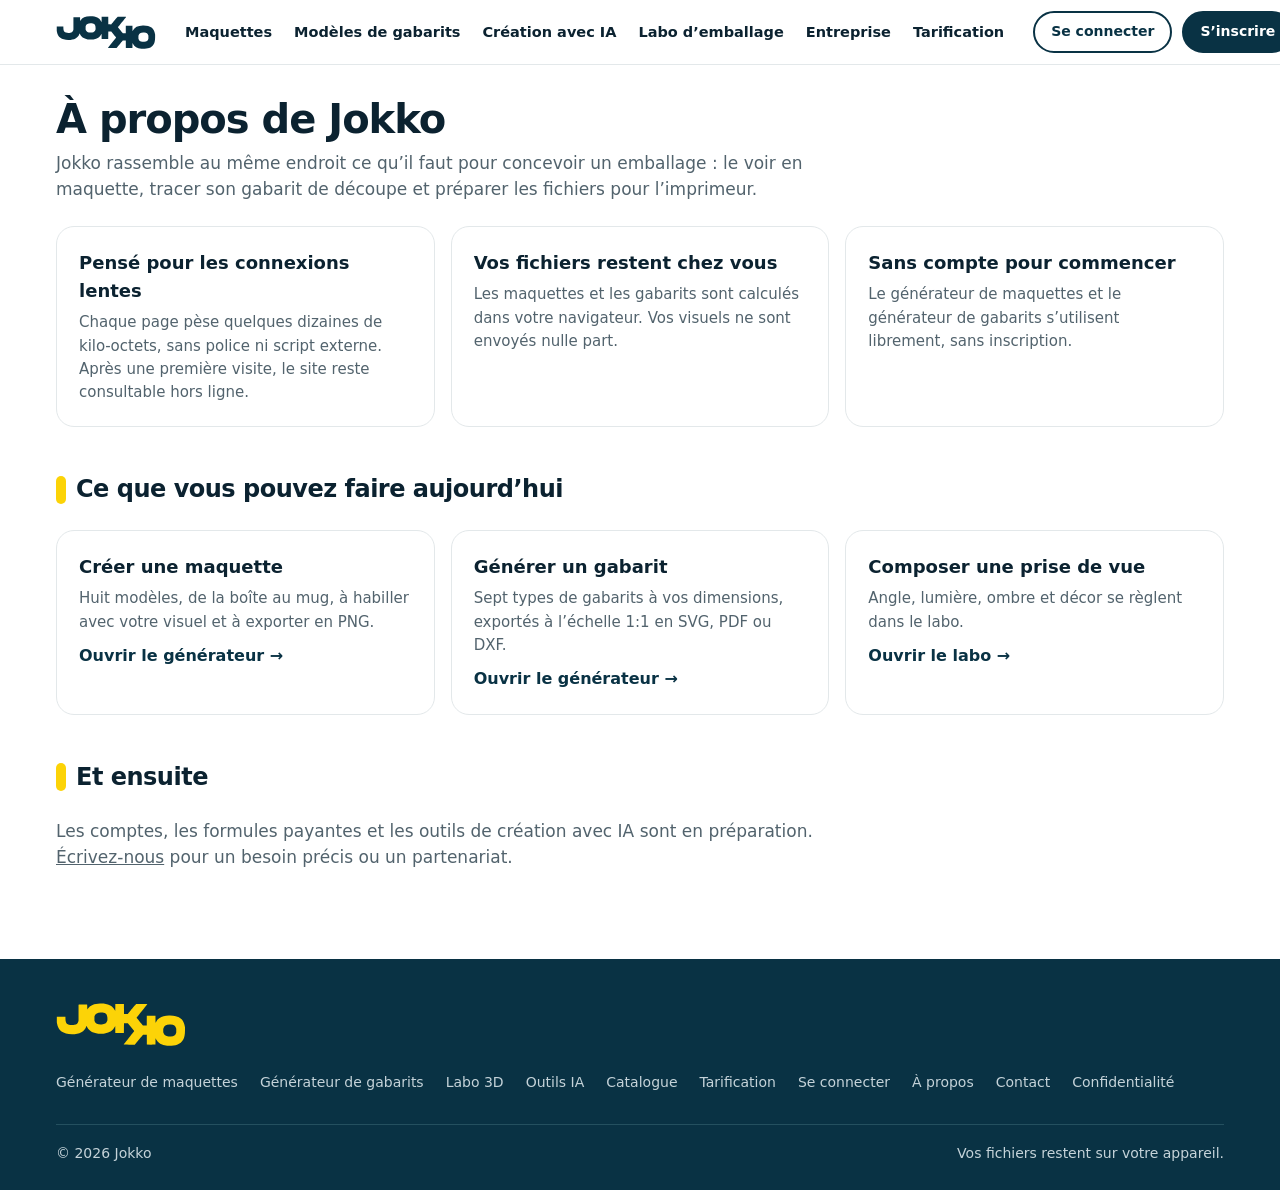
==== a-propos.html @ 394ecec0 "Jokko: site statique (accueil, outils de maquettes et de gabarits, pages) Co-Authored-By: Claude Fab" ====
<!doctype html>
<html lang="fr">
<head>
<meta charset="utf-8">
<meta name="viewport" content="width=device-width,initial-scale=1">
<title>À propos – Jokko</title>
<meta name="description" content="Jokko réunit maquettes, gabarits de découpe et outils de création pour concevoir des emballages, même avec une connexion lente.">
<meta name="theme-color" content="#FCD307">
<link rel="icon" href="data:image/svg+xml,%3Csvg xmlns='http://www.w3.org/2000/svg' viewBox='0 0 200 200'%3E%3Crect width='200' height='200' rx='36' fill='%23FCD307'/%3E%3Cpath fill='%23093244' d='M41 34h22v27h10l21-27h29L93 74l28 39h10V33h22v133h-22v-28h-10l-21 28H72l29-40-28-39H63v79H41z'/%3E%3C/svg%3E">
<link rel="stylesheet" href="app.css">
</head>
<body>
<a class="sk" href="#contenu">Aller au contenu</a>
<svg width="0" height="0" style="position:absolute" aria-hidden="true"><symbol id="jk" viewBox="-1 -1 360 120"><path fill="currentColor" fill-rule="evenodd" d="M307.8 118C292.2 116.4 282.2 110.5 276.8 99.9L275.7 97.6L275.5 98.1C275.4 98.4 275.3 102.3 275.3 106.7C275.3 111.4 275.2 114.9 275.1 115C274.9 115.2 270 115.2 263 115.2L251.1 115.1L251.1 101.4L251 87.8L245.7 87.8L240.3 87.8L239.3 88.9C235.4 93.7 219 113.6 218.3 114.3L217.4 115.3L201.8 115.2C192.7 115.2 186.2 115.2 186.1 115C186.1 114.9 191.9 107.4 199.1 98.5C206.2 89.5 213 81 214.1 79.7L216 77.2L215.8 76.8C215.6 76.6 211.6 71.7 206.8 65.9L198.1 55.4L197.2 55.3C196.8 55.2 194.3 55.2 191.9 55.2L187.4 55.4L187.2 69L187.1 82.6L175.1 82.6L163.1 82.6L163 72.9L162.9 63.1L161.8 65.3C156.6 76 147.8 81.8 133.4 84L129.9 84.6L123 84.6L116.1 84.6L112.5 84C97.5 81.7 88.2 75.2 83.5 63.9C82.9 62.5 82.7 62.6 82.1 64.3C77.5 78.5 63.5 86.1 42.1 86.1C17 86 3.6 76.3 0.3 55.7L-0.1 52.9L-0.1 45L-0.1 37.1L11.9 37.1L23.9 37.1L24 42.9C24.4 56.5 28.5 60.5 42.3 60.5L46.4 60.5L49 60C55.4 58.7 59 55.5 60.1 49.8L60.5 48L60.5 26L60.5 4.1L60.8 3.8C61.2 3.4 84.4 3.4 84.6 3.7C84.7 3.9 84.8 6.4 84.8 9.3C84.8 12.2 84.9 15.1 85 15.8L85.1 17.1L86.3 15.3C93 5.2 103.8 0.5 120.9 0.1C142 -0.4 155.1 5.6 161.4 18.8C162.1 20.1 162.7 21.2 162.8 21.2C162.9 21.2 163 16.9 163.1 11.7L163.1 2.1L175.2 2.1L187.2 2L187.3 15.7L187.4 29.4L192.7 29.4L197.9 29.5L198.9 28.3C199.4 27.7 202.3 24.2 205.3 20.6C208.2 17 212.8 11.5 215.5 8.2C218.2 5 220.5 2.3 220.6 2.2C221 1.9 252.2 2 252.2 2.2C252.2 2.4 245.5 10.9 237.4 21.1C229.2 31.4 222.5 39.9 222.5 40.1C222.6 40.4 232.5 52.5 238.9 60.1L240.4 61.9L245.6 61.9L250.9 61.9L250.9 48.2L251 34.5L251.4 34.5C253.6 34.4 275.1 34.5 275.2 34.6C275.2 34.6 275.2 38.6 275.3 43.5C275.3 48.4 275.4 52.8 275.5 53.3L275.7 54.1L276.8 51.9C282.9 40 294.6 34.1 313 33.6C339.6 32.9 354 43 357.2 64.6L357.6 67.6L357.6 75.9C357.6 98.3 351.4 109.4 335.5 115.2C329.1 117.6 316.3 118.9 307.8 118ZM318.3 92.5C326.9 91.7 331.1 88.7 332.8 82.4L333.2 80.4L333.2 75.9L333.2 71.3L332.8 69.4C331.1 63 326.9 60.1 318 59.3C306.5 58.2 299.2 62 297.3 69.9L296.9 71.9L296.9 76.1L296.9 80.4L297.5 82.3C299.2 88.7 303.4 91.7 311.6 92.5C314.5 92.8 315.6 92.8 318.3 92.5ZM128.5 58.6C135.4 57.6 139.1 54.6 140.6 48.8L141.1 47.1L141.1 42.5C141.1 31.5 137.7 27.3 127.5 25.8C116 24.2 107.7 27.8 105.3 35.4L104.9 36.9L104.9 42.4L104.9 47.9L105.5 49.8C108 57.2 116.6 60.5 128.5 58.6Z"/></symbol></svg>
<header>
<div class="w hd">
  <a class="logo" href="index.html"><svg role="img" aria-label="Jokko, accueil"><use href="#jk"/></svg></a>
  <input type="checkbox" id="m" aria-label="Ouvrir le menu">
  <label class="mb" for="m" aria-hidden="true"><svg viewBox="0 0 24 24" fill="none" stroke="currentColor" stroke-width="2.4" stroke-linecap="round"><path d="M4 7h16M4 12h16M4 17h16"/></svg></label>
  <nav aria-label="Navigation principale"><a href="maquettes.html">Maquettes</a><a href="gabarits.html">Modèles de gabarits</a><a href="ia.html">Création avec IA</a><a href="labo.html">Labo d’emballage</a><a href="index.html#entreprise">Entreprise</a><a href="tarifs.html">Tarification</a></nav>
  <div class="act">
    <span class="lg">Français</span>
    <a class="b o s" href="connexion.html">Se connecter</a>
    <a class="b s" href="connexion.html#inscription">S’inscrire</a>
  </div>
</div>
</header>
<main id="contenu" class="w pg">
<h1>À propos de Jokko</h1>
<p class="lead">Jokko rassemble au même endroit ce qu’il faut pour concevoir un emballage : le voir en maquette, tracer son gabarit de découpe et préparer les fichiers pour l’imprimeur.</p>
<div class="k">
  <div><h3>Pensé pour les connexions lentes</h3><p>Chaque page pèse quelques dizaines de kilo‑octets, sans police ni script externe. Après une première visite, le site reste consultable hors ligne.</p></div>
  <div><h3>Vos fichiers restent chez vous</h3><p>Les maquettes et les gabarits sont calculés dans votre navigateur. Vos visuels ne sont envoyés nulle part.</p></div>
  <div><h3>Sans compte pour commencer</h3><p>Le générateur de maquettes et le générateur de gabarits s’utilisent librement, sans inscription.</p></div>
</div>
<div class="sec"><h2>Ce que vous pouvez faire aujourd’hui</h2>
<div class="k">
  <div><h3>Créer une maquette</h3><p>Huit modèles, de la boîte au mug, à habiller avec votre visuel et à exporter en PNG.</p><a class="lk" href="maquettes.html">Ouvrir le générateur →</a></div>
  <div><h3>Générer un gabarit</h3><p>Sept types de gabarits à vos dimensions, exportés à l’échelle 1:1 en SVG, PDF ou DXF.</p><a class="lk" href="gabarits.html">Ouvrir le générateur →</a></div>
  <div><h3>Composer une prise de vue</h3><p>Angle, lumière, ombre et décor se règlent dans le labo.</p><a class="lk" href="labo.html">Ouvrir le labo →</a></div>
</div></div>
<div class="sec"><h2>Et ensuite</h2>
<p class="lead">Les comptes, les formules payantes et les outils de création avec IA sont en préparation. <a href="contact.html" style="text-decoration:underline">Écrivez‑nous</a> pour un besoin précis ou un partenariat.</p></div>
</main>
<footer>
<div class="w">
  <a class="logo" href="index.html"><svg role="img" aria-label="Jokko"><use href="#jk"/></svg></a>
  <div class="fx"><a href="maquettes.html">Générateur de maquettes</a><a href="gabarits.html">Générateur de gabarits</a><a href="labo.html">Labo 3D</a><a href="ia.html">Outils IA</a><a href="modeles.html">Catalogue</a><a href="tarifs.html">Tarification</a><a href="connexion.html">Se connecter</a><a href="a-propos.html">À propos</a><a href="contact.html">Contact</a><a href="confidentialite.html">Confidentialité</a></div>
  <div class="cp"><span>© 2026 Jokko</span><span>Vos fichiers restent sur votre appareil.</span></div>
</div>
</footer>
<script>if('serviceWorker'in navigator&&location.protocol==='https:')addEventListener('load',function(){navigator.serviceWorker.register('sw.js')});</script>
</body>
</html>
---- app.css ----
/* ===== Couleurs de marque : modifier uniquement ce bloc ===== */
:root{
  --brand:#093244;        /* bleu nuit du logo (boutons, liens) */
  --brand-dark:#051F2B;   /* survol */
  --accent:#FCD307;       /* jaune du logo */
  --tint:#FFF6C2;         /* jaune clair */
  --tint-2:#E8F0F3;       /* bleu clair */
  --ink:#0B2230;          /* texte */
  --muted:#52636D;        /* texte secondaire */
  --line:#E3E8EA;         /* bordures */
  --bg:#fff;
  --dark:#093244;         /* pied de page */
}
*{box-sizing:border-box}
html{scroll-behavior:smooth;-webkit-text-size-adjust:100%}
body{margin:0;background:var(--bg);color:var(--ink);font:16px/1.55 system-ui,-apple-system,"Segoe UI",Roboto,"Helvetica Neue",Arial,sans-serif}
a{color:inherit;text-decoration:none}
h1,h2,h3,p{margin:0}
ul{margin:0;padding:0;list-style:none}
svg{display:block}
.w{max-width:1200px;margin:0 auto;padding:0 16px}
.i{fill:var(--f,#fff);stroke:currentColor;stroke-width:2.5;stroke-linejoin:round;stroke-linecap:round}
:focus-visible{outline:3px solid var(--ink);outline-offset:3px;box-shadow:0 0 0 3px #fff}
footer :focus-visible{outline-color:var(--accent);box-shadow:none}
.sk{position:absolute;left:-999px}.sk:focus{left:8px;top:8px;background:#fff;padding:8px 12px;z-index:9}

/* boutons */
.b{display:inline-block;white-space:nowrap;padding:12px 22px;border-radius:999px;font-weight:650;border:2px solid var(--brand);background:var(--brand);color:#fff;transition:background .15s}
.b:hover{background:var(--brand-dark);border-color:var(--brand-dark)}
.b.o{background:transparent;color:var(--brand)}
.b.o:hover{background:var(--tint-2)}
.b.s{padding:8px 16px;font-size:14px}

/* en-tête */
header{position:sticky;top:0;z-index:5;background:rgba(255,255,255,.96);border-bottom:1px solid var(--line)}
.hd{display:flex;align-items:center;gap:20px;height:64px}
.logo{display:flex;align-items:center;color:var(--brand)}
.logo svg{width:100px;height:33px}
nav{display:flex;gap:4px;margin-right:auto}
nav a{white-space:nowrap;padding:8px 9px;border-radius:8px;font-size:14.5px;font-weight:550}
nav a:hover{background:var(--tint)}
.act{display:flex;align-items:center;gap:10px}
.lg{font-size:14px;color:var(--muted)}
#m,.mb{display:none}

/* hero */
.hero{background:var(--accent);padding:56px 0 48px;text-align:center}
h1{font-size:clamp(30px,5vw,54px);line-height:1.12;letter-spacing:-1px;max-width:900px;margin:0 auto 12px}
h1 em,.cta i{font-style:normal;background:var(--brand);color:var(--accent);padding:0 .18em;border-radius:.18em;-webkit-box-decoration-break:clone;box-decoration-break:clone}
.sub{color:var(--ink);font-size:18px;max-width:640px;margin:0 auto 32px}
.h3{display:grid;grid-template-columns:repeat(3,1fr);gap:18px;text-align:left}
.hc{position:relative;display:block;border-radius:22px;padding:24px;min-height:210px;overflow:hidden;border:0;background:#fff;transition:transform .15s,box-shadow .15s}
.hc:hover,.c:hover{transform:translateY(-3px);box-shadow:0 10px 24px rgba(9,50,68,.16)}
.hc b{display:block;font-size:22px;line-height:1.2;max-width:60%}
.hc span{display:inline-block;margin-top:10px;color:var(--brand);font-weight:650;font-size:15px}
.hc svg{position:absolute;right:14px;bottom:10px;width:120px;height:120px;color:var(--brand)}

/* sections */
section{padding:48px 0;content-visibility:auto;contain-intrinsic-size:auto 600px}
h2{font-size:clamp(24px,3.2vw,34px);letter-spacing:-.5px;margin-bottom:22px;display:flex;align-items:center;gap:10px}
h2:before{content:"";flex:none;width:10px;height:28px;border-radius:5px;background:var(--accent)}
.g{display:grid;grid-template-columns:repeat(8,minmax(0,1fr));gap:14px}
.c{display:block;border:1px solid var(--line);border-radius:16px;padding:14px 14px 12px;background:#fff;transition:transform .15s,box-shadow .15s}
.c svg{width:100%;height:84px;color:var(--ink);--f:var(--tint);margin-bottom:8px}
.c b{display:block;font-size:15px;line-height:1.25}
.c small{color:var(--muted);font-size:13px}
.more{margin-top:22px;text-align:center}

/* outils */
.t{display:grid;grid-template-columns:1fr 1fr;gap:36px;align-items:center;padding:26px 0}
.t:nth-of-type(even) .tv{order:2}
.tv{border-radius:24px;background:var(--tint);min-height:240px;display:flex;align-items:center;justify-content:center;gap:10px;padding:20px}
.t:nth-of-type(even) .tv{background:var(--tint-2)}
.tv svg{width:118px;height:118px;color:var(--brand)}
.tv svg+svg{width:80px;height:80px;color:var(--ink);--f:var(--accent)}
.t h3{font-size:clamp(21px,2.4vw,28px);line-height:1.2;margin-bottom:10px}
.t p{color:var(--muted);margin-bottom:10px}
.t .r{display:flex;flex-wrap:wrap;gap:10px;margin-top:16px}
.ch{display:flex;flex-wrap:wrap;gap:10px}
.ch a{padding:9px 15px;border:1px solid var(--line);border-radius:999px;font-size:14.5px;font-weight:550;background:#fff}
.ch a:hover{border-color:var(--brand);color:var(--brand)}
.ch .ai{background:var(--tint-2);border-color:var(--accent)}
.alt{background:#F5F8F9}
.k{display:grid;grid-template-columns:repeat(auto-fit,minmax(240px,1fr));gap:16px}
.k>*{border:1px solid var(--line);border-radius:18px;padding:22px;background:#fff}
.k h3{font-size:18px;margin-bottom:6px}
.k p{color:var(--muted);font-size:15px}
.k a.lk{display:inline-block;margin-top:10px;color:var(--brand);font-weight:650}

/* appel à l'action */
.cta{margin:0 16px}
.cta>div{max-width:1168px;margin:0 auto;border-radius:28px;background:var(--accent);color:var(--ink);text-align:center;padding:56px 20px}
.cta h2{display:block;line-height:1.3;font-size:clamp(26px,4.4vw,46px);text-transform:uppercase;margin-bottom:22px}
.cta h2:before{display:none}

/* pied de page */
footer{background:var(--dark);color:#C5D3D9;margin-top:56px;padding:44px 0 26px;font-size:14px;content-visibility:auto;contain-intrinsic-size:auto 700px}
footer .logo{color:var(--accent);margin-bottom:26px}
footer .logo svg{width:130px;height:43px}
.f{display:grid;grid-template-columns:repeat(6,1fr);gap:22px}
.f b{display:block;color:#fff;margin-bottom:10px;font-size:15px}
.f a{display:block;padding:4px 0}
.f a:hover,.cp a:hover{color:var(--accent)}
.cp{border-top:1px solid #24505F;margin-top:30px;padding-top:18px;display:flex;flex-wrap:wrap;gap:8px 20px;justify-content:space-between}

@media(max-width:1100px){.g{grid-template-columns:repeat(auto-fill,minmax(138px,1fr))}}
@media(max-width:1300px){.lg{display:none}}
@media(max-width:1180px){
  .hd{flex-wrap:wrap;height:auto;min-height:64px;gap:0 20px}
  .logo{height:64px}
  #m{display:block;position:absolute;opacity:0;width:1px;height:1px}
  #m:focus-visible+.mb{outline:3px solid var(--ink)}
  .mb{display:block;margin-left:auto;padding:8px;cursor:pointer;border-radius:8px}
  .mb svg{width:26px;height:26px}
  nav,.act{display:none}
  #m:checked~nav,#m:checked~.act{display:flex;flex:0 0 100%}
  #m:checked~nav{flex-direction:column;border-top:1px solid var(--line);padding:6px 0}
  #m:checked~nav a{padding:12px 8px;font-size:16px}
  #m:checked~.act{padding:6px 0 16px}
  .f{grid-template-columns:repeat(3,1fr)}
}
@media(max-width:760px){
  .hero{padding:36px 0 24px}
  .sub{font-size:16px;margin-bottom:22px}
  .h3{grid-template-columns:1fr;gap:12px}
  .hc{min-height:132px;padding:18px}
  .hc svg{width:92px;height:92px}
  section{padding:34px 0}
  .g{display:flex;overflow-x:auto;scroll-snap-type:x mandatory;margin:0 -16px;padding:0 16px 8px;scrollbar-width:none}
  .g::-webkit-scrollbar{display:none}
  .g .c{flex:0 0 136px;scroll-snap-align:start}
  .t{grid-template-columns:1fr;gap:16px;padding:18px 0}
  .t:nth-of-type(even) .tv{order:0}
  .tv{min-height:160px}
  .tv svg{width:86px;height:86px}
  .tv svg+svg{width:60px;height:60px}
  .f{grid-template-columns:repeat(2,1fr)}
  .cta>div{padding:40px 16px}
}
@media(prefers-reduced-motion:reduce){html{scroll-behavior:auto}*{transition:none!important}}

/* ===== pages intérieures ===== */
button{font:inherit;color:inherit}
.b{cursor:pointer}
[hidden]{display:none!important}
nav a[aria-current]{background:var(--tint)}
.pg{padding:32px 16px 24px}
.pg h1{font-size:clamp(26px,4vw,40px);text-align:left;max-width:none;margin:0 0 8px}
.lead{color:var(--muted);max-width:760px;margin-bottom:24px;font-size:17px}
.note{font-size:13.5px;color:var(--muted);margin-top:10px}
.badge{display:inline-block;background:var(--accent);padding:2px 10px;border-radius:999px;font-size:12.5px;font-weight:700}
.tool{display:grid;grid-template-columns:330px minmax(0,1fr);gap:20px;align-items:start}
.pn{border:1px solid var(--line);border-radius:18px;padding:6px 18px 18px;background:#fff}
.st{border:1px solid var(--line);border-radius:18px;overflow:hidden;background:#F5F8F9;position:sticky;top:80px}
.st canvas{display:block;width:100%;height:auto;touch-action:none;cursor:grab}
.st canvas.tr{background:repeating-conic-gradient(#e6eaec 0 25%,#fff 0 50%) 0 0/24px 24px}
.st .bar{display:flex;flex-wrap:wrap;gap:10px;align-items:center;padding:12px 14px;border-top:1px solid var(--line);background:#fff}
.st .bar .note{margin:0 auto 0 0}
#pv{padding:18px}#pv svg{width:100%;height:auto;max-height:68vh}
.fl{display:block;font-size:14px;font-weight:650;margin:14px 0 5px}
input[type=number],input[type=text],input[type=email],input[type=password],select{width:100%;padding:10px 12px;border:1.5px solid var(--line);border-radius:10px;font:inherit;color:inherit;background:#fff}
input[type=file]{width:100%;font-size:14px}
input[type=range]{width:100%;accent-color:var(--brand)}
input[type=color]{width:100%;height:40px;padding:2px;border:1.5px solid var(--line);border-radius:10px;background:#fff}
.r2{display:grid;grid-template-columns:1fr 1fr;gap:10px}.r3{display:grid;grid-template-columns:repeat(3,1fr);gap:10px}.r4{display:grid;grid-template-columns:repeat(4,1fr);gap:8px}
.seg{display:grid;grid-template-columns:1fr 1fr;gap:8px}
.seg button{padding:10px;border:1.5px solid var(--line);border-radius:12px;background:#fff;font-weight:600;cursor:pointer}
.seg .on{border-color:var(--brand);background:var(--tint)}
.er{color:#B00020;font-size:14px;min-height:1em}
.pl{display:grid;grid-template-columns:repeat(4,1fr);gap:16px;align-items:stretch}
.pl>div{border:1px solid var(--line);border-radius:20px;padding:22px;background:#fff;display:flex;flex-direction:column}
.pl .hot{border:2px solid var(--brand);background:var(--tint)}
.pl h2{display:block;font-size:20px;margin:0 0 4px}.pl h2:before{display:none}
.pr{font-size:28px;font-weight:800;margin:10px 0 2px}
.pl ul{margin:14px 0 20px;flex:1}
.pl li{padding:5px 0 5px 24px;position:relative;font-size:15px}
.pl li:before{content:"✓";position:absolute;left:0;font-weight:800;color:var(--brand)}
.pl li.soon{color:var(--muted)}.pl li.soon:before{content:"…"}
.pl .b{text-align:center}
details{border-bottom:1px solid var(--line);padding:14px 0}
summary{font-weight:650;cursor:pointer}
details p{color:var(--muted);margin-top:8px}
.sec{margin-top:44px}.sec h2{font-size:24px}
.au{max-width:430px;margin:0 auto}
.au .pn{padding:10px 22px 24px}
.tabs{display:grid;grid-template-columns:1fr 1fr;gap:6px;background:var(--tint-2);padding:5px;border-radius:999px;margin:16px 0 6px}
.tabs button{border:0;background:none;padding:9px;border-radius:999px;font-weight:650;cursor:pointer}
.tabs .on{background:#fff;box-shadow:0 1px 3px rgba(0,0,0,.12)}
.au .b{width:100%;margin-top:18px;text-align:center}
.msg{margin-top:14px;padding:12px 14px;border-radius:12px;background:var(--tint);font-size:14.5px}
.fx{display:flex;flex-wrap:wrap;gap:8px 22px;margin-bottom:20px}
.fx a:hover{color:var(--accent)}
footer{margin-top:40px}
@media(max-width:1000px){.pl{grid-template-columns:1fr 1fr}}
@media(max-width:860px){.tool{grid-template-columns:1fr}.st{position:static;order:-1}}
@media(max-width:560px){.pl{grid-template-columns:1fr}.pg{padding-top:22px}}
textarea{width:100%;padding:10px 12px;border:1.5px solid var(--line);border-radius:10px;font:inherit;color:inherit;background:#fff;resize:vertical}
.sec h2 .badge{font-size:13px;vertical-align:middle}
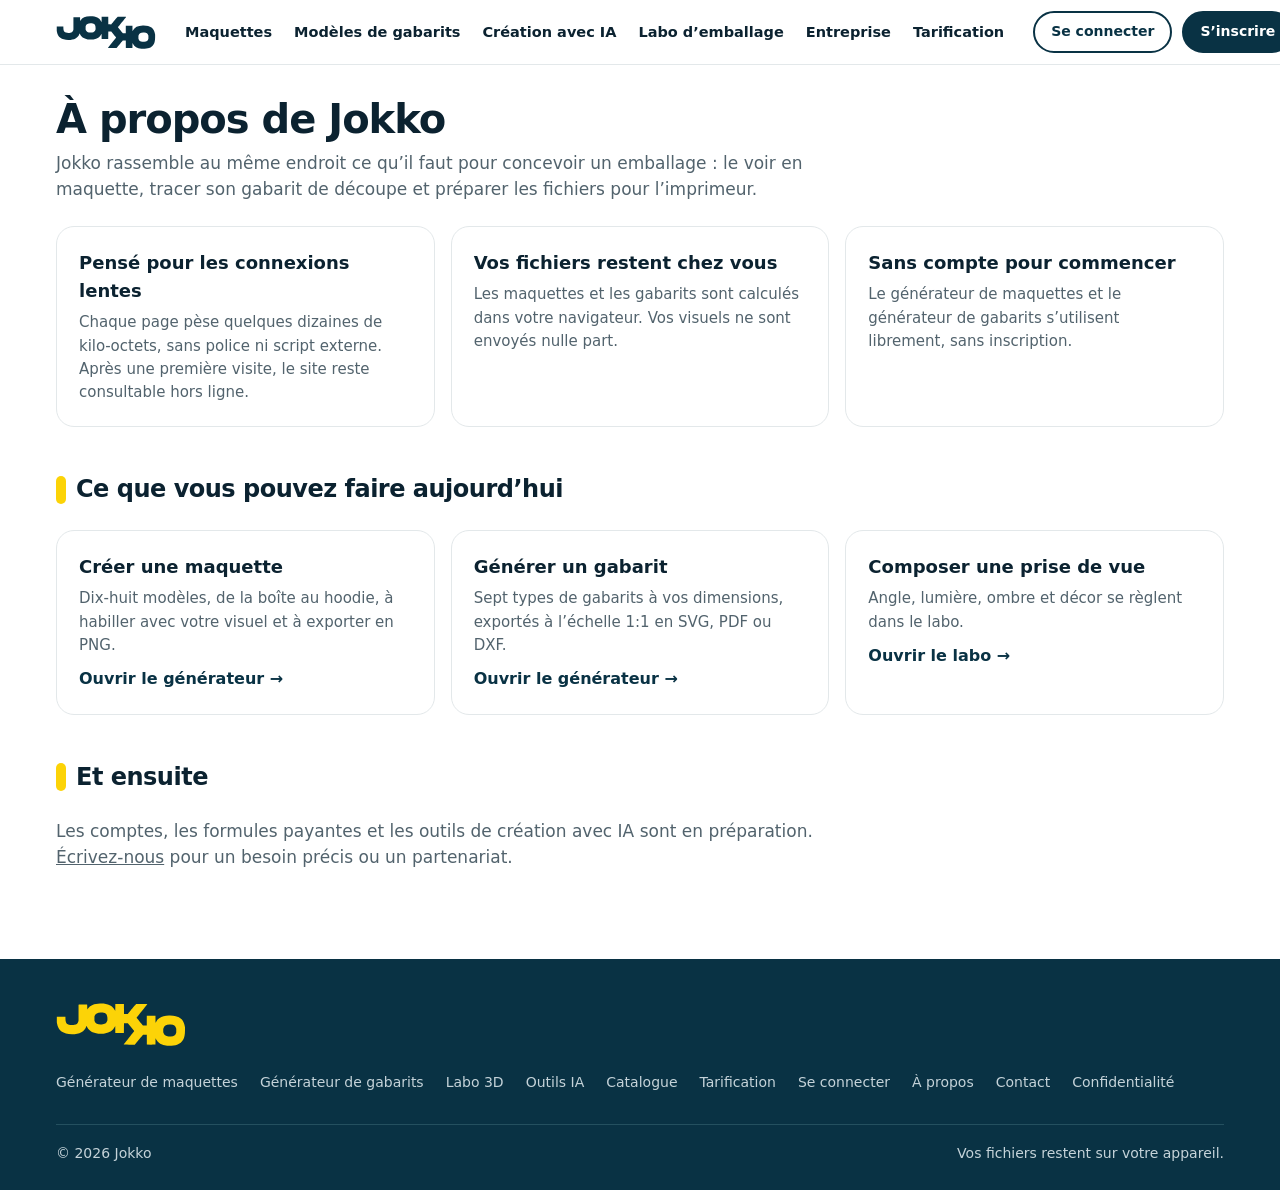
==== commit cb46445b: "Photos produit, carrousels sur l'accueil et dix nouveaux modèles de maquettes Co-Authored-By: Claude" ====
--- a/a-propos.html
+++ b/a-propos.html
@@ -35,7 +35,7 @@
 </div>
 <div class="sec"><h2>Ce que vous pouvez faire aujourd’hui</h2>
 <div class="k">
-  <div><h3>Créer une maquette</h3><p>Huit modèles, de la boîte au mug, à habiller avec votre visuel et à exporter en PNG.</p><a class="lk" href="maquettes.html">Ouvrir le générateur →</a></div>
+  <div><h3>Créer une maquette</h3><p>Dix‑huit modèles, de la boîte au hoodie, à habiller avec votre visuel et à exporter en PNG.</p><a class="lk" href="maquettes.html">Ouvrir le générateur →</a></div>
   <div><h3>Générer un gabarit</h3><p>Sept types de gabarits à vos dimensions, exportés à l’échelle 1:1 en SVG, PDF ou DXF.</p><a class="lk" href="gabarits.html">Ouvrir le générateur →</a></div>
   <div><h3>Composer une prise de vue</h3><p>Angle, lumière, ombre et décor se règlent dans le labo.</p><a class="lk" href="labo.html">Ouvrir le labo →</a></div>
 </div></div>
--- a/app.css
+++ b/app.css
@@ -163,8 +163,8 @@
 input[type=range]{width:100%;accent-color:var(--brand)}
 input[type=color]{width:100%;height:40px;padding:2px;border:1.5px solid var(--line);border-radius:10px;background:#fff}
 .r2{display:grid;grid-template-columns:1fr 1fr;gap:10px}.r3{display:grid;grid-template-columns:repeat(3,1fr);gap:10px}.r4{display:grid;grid-template-columns:repeat(4,1fr);gap:8px}
-.seg{display:grid;grid-template-columns:1fr 1fr;gap:8px}
-.seg button{padding:10px;border:1.5px solid var(--line);border-radius:12px;background:#fff;font-weight:600;cursor:pointer}
+.seg{display:grid;grid-template-columns:repeat(3,1fr);gap:6px}
+.seg button{font-size:13px;line-height:1.2;padding:9px 4px;border:1.5px solid var(--line);border-radius:12px;background:#fff;font-weight:600;cursor:pointer}
 .seg .on{border-color:var(--brand);background:var(--tint)}
 .er{color:#B00020;font-size:14px;min-height:1em}
 .pl{display:grid;grid-template-columns:repeat(4,1fr);gap:16px;align-items:stretch}
@@ -196,3 +196,4 @@
 @media(max-width:560px){.pl{grid-template-columns:1fr}.pg{padding-top:22px}}
 textarea{width:100%;padding:10px 12px;border:1.5px solid var(--line);border-radius:10px;font:inherit;color:inherit;background:#fff;resize:vertical}
 .sec h2 .badge{font-size:13px;vertical-align:middle}
+.c img{display:block;width:100%;height:auto;aspect-ratio:1;border-radius:10px;background:var(--tint);margin-bottom:8px}
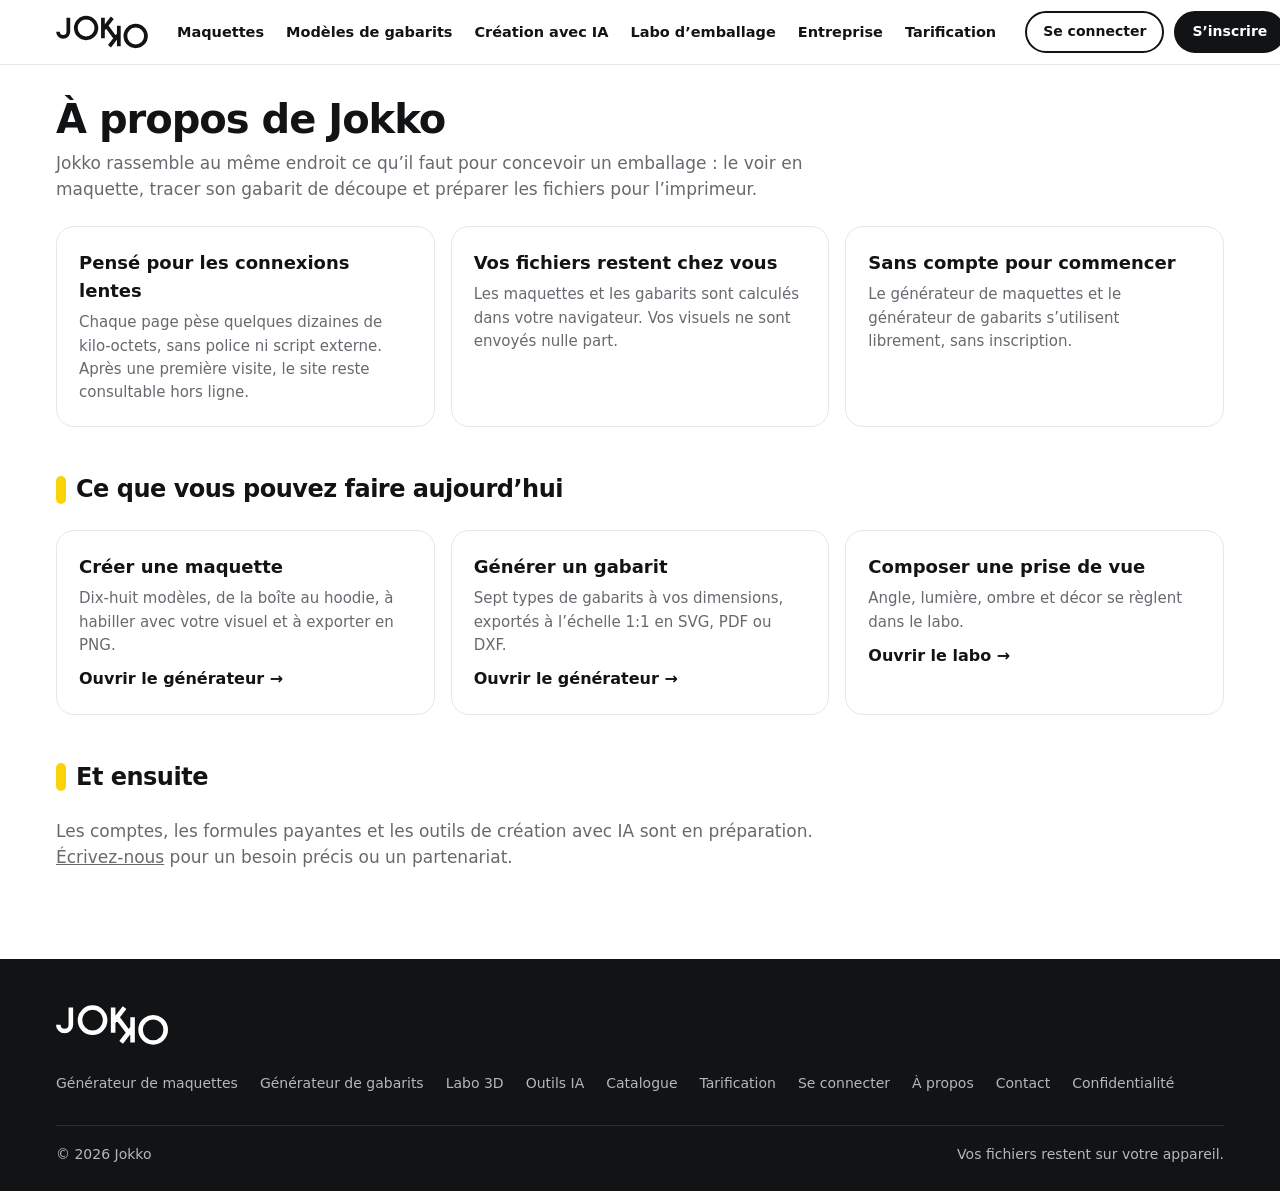
==== commit f824ea54: "Palette minimaliste (encre, blanc cassé, touches de jaune) et logo Jokko simplifié Co-Authored-By: C" ====
--- a/a-propos.html
+++ b/a-propos.html
@@ -5,13 +5,13 @@
 <meta name="viewport" content="width=device-width,initial-scale=1">
 <title>À propos – Jokko</title>
 <meta name="description" content="Jokko réunit maquettes, gabarits de découpe et outils de création pour concevoir des emballages, même avec une connexion lente.">
-<meta name="theme-color" content="#FCD307">
-<link rel="icon" href="data:image/svg+xml,%3Csvg xmlns='http://www.w3.org/2000/svg' viewBox='0 0 200 200'%3E%3Crect width='200' height='200' rx='36' fill='%23FCD307'/%3E%3Cpath fill='%23093244' d='M41 34h22v27h10l21-27h29L93 74l28 39h10V33h22v133h-22v-28h-10l-21 28H72l29-40-28-39H63v79H41z'/%3E%3C/svg%3E">
+<meta name="theme-color" content="#111315">
+<link rel="icon" href="data:image/svg+xml,%3Csvg xmlns='http://www.w3.org/2000/svg' viewBox='0 0 80 80'%3E%3Crect width='80' height='80' rx='18' fill='%23111315'/%3E%3Cpath fill='none' stroke='%23FCD307' stroke-width='7' stroke-linejoin='round' d='M23 8V52M23 34L43 8M30 25L50 52M57 25V69M57 43L37 69'/%3E%3C/svg%3E">
 <link rel="stylesheet" href="app.css">
 </head>
 <body>
 <a class="sk" href="#contenu">Aller au contenu</a>
-<svg width="0" height="0" style="position:absolute" aria-hidden="true"><symbol id="jk" viewBox="-1 -1 360 120"><path fill="currentColor" fill-rule="evenodd" d="M307.8 118C292.2 116.4 282.2 110.5 276.8 99.9L275.7 97.6L275.5 98.1C275.4 98.4 275.3 102.3 275.3 106.7C275.3 111.4 275.2 114.9 275.1 115C274.9 115.2 270 115.2 263 115.2L251.1 115.1L251.1 101.4L251 87.8L245.7 87.8L240.3 87.8L239.3 88.9C235.4 93.7 219 113.6 218.3 114.3L217.4 115.3L201.8 115.2C192.7 115.2 186.2 115.2 186.1 115C186.1 114.9 191.9 107.4 199.1 98.5C206.2 89.5 213 81 214.1 79.7L216 77.2L215.8 76.8C215.6 76.6 211.6 71.7 206.8 65.9L198.1 55.4L197.2 55.3C196.8 55.2 194.3 55.2 191.9 55.2L187.4 55.4L187.2 69L187.1 82.6L175.1 82.6L163.1 82.6L163 72.9L162.9 63.1L161.8 65.3C156.6 76 147.8 81.8 133.4 84L129.9 84.6L123 84.6L116.1 84.6L112.5 84C97.5 81.7 88.2 75.2 83.5 63.9C82.9 62.5 82.7 62.6 82.1 64.3C77.5 78.5 63.5 86.1 42.1 86.1C17 86 3.6 76.3 0.3 55.7L-0.1 52.9L-0.1 45L-0.1 37.1L11.9 37.1L23.9 37.1L24 42.9C24.4 56.5 28.5 60.5 42.3 60.5L46.4 60.5L49 60C55.4 58.7 59 55.5 60.1 49.8L60.5 48L60.5 26L60.5 4.1L60.8 3.8C61.2 3.4 84.4 3.4 84.6 3.7C84.7 3.9 84.8 6.4 84.8 9.3C84.8 12.2 84.9 15.1 85 15.8L85.1 17.1L86.3 15.3C93 5.2 103.8 0.5 120.9 0.1C142 -0.4 155.1 5.6 161.4 18.8C162.1 20.1 162.7 21.2 162.8 21.2C162.9 21.2 163 16.9 163.1 11.7L163.1 2.1L175.2 2.1L187.2 2L187.3 15.7L187.4 29.4L192.7 29.4L197.9 29.5L198.9 28.3C199.4 27.7 202.3 24.2 205.3 20.6C208.2 17 212.8 11.5 215.5 8.2C218.2 5 220.5 2.3 220.6 2.2C221 1.9 252.2 2 252.2 2.2C252.2 2.4 245.5 10.9 237.4 21.1C229.2 31.4 222.5 39.9 222.5 40.1C222.6 40.4 232.5 52.5 238.9 60.1L240.4 61.9L245.6 61.9L250.9 61.9L250.9 48.2L251 34.5L251.4 34.5C253.6 34.4 275.1 34.5 275.2 34.6C275.2 34.6 275.2 38.6 275.3 43.5C275.3 48.4 275.4 52.8 275.5 53.3L275.7 54.1L276.8 51.9C282.9 40 294.6 34.1 313 33.6C339.6 32.9 354 43 357.2 64.6L357.6 67.6L357.6 75.9C357.6 98.3 351.4 109.4 335.5 115.2C329.1 117.6 316.3 118.9 307.8 118ZM318.3 92.5C326.9 91.7 331.1 88.7 332.8 82.4L333.2 80.4L333.2 75.9L333.2 71.3L332.8 69.4C331.1 63 326.9 60.1 318 59.3C306.5 58.2 299.2 62 297.3 69.9L296.9 71.9L296.9 76.1L296.9 80.4L297.5 82.3C299.2 88.7 303.4 91.7 311.6 92.5C314.5 92.8 315.6 92.8 318.3 92.5ZM128.5 58.6C135.4 57.6 139.1 54.6 140.6 48.8L141.1 47.1L141.1 42.5C141.1 31.5 137.7 27.3 127.5 25.8C116 24.2 107.7 27.8 105.3 35.4L104.9 36.9L104.9 42.4L104.9 47.9L105.5 49.8C108 57.2 116.6 60.5 128.5 58.6Z"/></symbol></svg>
+<svg width="0" height="0" style="position:absolute" aria-hidden="true"><symbol id="jk" viewBox="0 2 196 77"><path fill="none" stroke="currentColor" stroke-width="8" stroke-linejoin="round" d="M26 10V40a11 11 0 0 1-22 0M42 32a22 22 0 1 0 44 0a22 22 0 1 0-44 0M100 10V54M100 36L120 10M107 27L127 54M134 27V71M134 45L114 71M148 49a22 22 0 1 0 44 0a22 22 0 1 0-44 0"/></symbol></svg>
 <header>
 <div class="w hd">
   <a class="logo" href="index.html"><svg role="img" aria-label="Jokko, accueil"><use href="#jk"/></svg></a>
--- a/app.css
+++ b/app.css
@@ -1,15 +1,15 @@
 /* ===== Couleurs de marque : modifier uniquement ce bloc ===== */
 :root{
-  --brand:#093244;        /* bleu nuit du logo (boutons, liens) */
-  --brand-dark:#051F2B;   /* survol */
-  --accent:#FCD307;       /* jaune du logo */
-  --tint:#FFF6C2;         /* jaune clair */
-  --tint-2:#E8F0F3;       /* bleu clair */
-  --ink:#0B2230;          /* texte */
-  --muted:#52636D;        /* texte secondaire */
-  --line:#E3E8EA;         /* bordures */
+  --brand:#111315;        /* encre : boutons, liens */
+  --brand-dark:#2B2E31;   /* survol */
+  --accent:#FCD307;       /* jaune Jokko, utilisé par petites touches */
+  --tint:#F6F6F3;         /* surface claire */
+  --tint-2:#EFEFEB;       /* surface claire 2 */
+  --ink:#111315;          /* texte */
+  --muted:#666A6E;        /* texte secondaire */
+  --line:#E6E6E3;         /* bordures */
   --bg:#fff;
-  --dark:#093244;         /* pied de page */
+  --dark:#111315;         /* pied de page */
 }
 *{box-sizing:border-box}
 html{scroll-behavior:smooth;-webkit-text-size-adjust:100%}
@@ -35,7 +35,7 @@
 header{position:sticky;top:0;z-index:5;background:rgba(255,255,255,.96);border-bottom:1px solid var(--line)}
 .hd{display:flex;align-items:center;gap:20px;height:64px}
 .logo{display:flex;align-items:center;color:var(--brand)}
-.logo svg{width:100px;height:33px}
+.logo svg{width:92px;height:36px}
 nav{display:flex;gap:4px;margin-right:auto}
 nav a{white-space:nowrap;padding:8px 9px;border-radius:8px;font-size:14.5px;font-weight:550}
 nav a:hover{background:var(--tint)}
@@ -44,16 +44,16 @@
 #m,.mb{display:none}
 
 /* hero */
-.hero{background:var(--accent);padding:56px 0 48px;text-align:center}
+.hero{background:var(--tint);padding:56px 0 48px;text-align:center}
 h1{font-size:clamp(30px,5vw,54px);line-height:1.12;letter-spacing:-1px;max-width:900px;margin:0 auto 12px}
-h1 em,.cta i{font-style:normal;background:var(--brand);color:var(--accent);padding:0 .18em;border-radius:.18em;-webkit-box-decoration-break:clone;box-decoration-break:clone}
+h1 em,.cta i{font-style:normal;background:linear-gradient(transparent 64%,var(--accent) 0);padding:0 .06em;-webkit-box-decoration-break:clone;box-decoration-break:clone}
 .sub{color:var(--ink);font-size:18px;max-width:640px;margin:0 auto 32px}
 .h3{display:grid;grid-template-columns:repeat(3,1fr);gap:18px;text-align:left}
-.hc{position:relative;display:block;border-radius:22px;padding:24px;min-height:210px;overflow:hidden;border:0;background:#fff;transition:transform .15s,box-shadow .15s}
-.hc:hover,.c:hover{transform:translateY(-3px);box-shadow:0 10px 24px rgba(9,50,68,.16)}
+.hc{position:relative;display:block;border-radius:22px;padding:24px;min-height:210px;overflow:hidden;border:1px solid var(--line);background:#fff;transition:transform .15s,box-shadow .15s}
+.hc:hover,.c:hover{transform:translateY(-3px);box-shadow:0 10px 24px rgba(0,0,0,.10)}
 .hc b{display:block;font-size:22px;line-height:1.2;max-width:60%}
 .hc span{display:inline-block;margin-top:10px;color:var(--brand);font-weight:650;font-size:15px}
-.hc svg{position:absolute;right:14px;bottom:10px;width:120px;height:120px;color:var(--brand)}
+.hc svg{position:absolute;right:14px;bottom:10px;width:120px;height:120px;color:var(--brand);--f:var(--accent)}
 
 /* sections */
 section{padding:48px 0;content-visibility:auto;contain-intrinsic-size:auto 600px}
@@ -80,7 +80,7 @@
 .ch a{padding:9px 15px;border:1px solid var(--line);border-radius:999px;font-size:14.5px;font-weight:550;background:#fff}
 .ch a:hover{border-color:var(--brand);color:var(--brand)}
 .ch .ai{background:var(--tint-2);border-color:var(--accent)}
-.alt{background:#F5F8F9}
+.alt{background:var(--tint)}
 .k{display:grid;grid-template-columns:repeat(auto-fit,minmax(240px,1fr));gap:16px}
 .k>*{border:1px solid var(--line);border-radius:18px;padding:22px;background:#fff}
 .k h3{font-size:18px;margin-bottom:6px}
@@ -89,19 +89,20 @@
 
 /* appel à l'action */
 .cta{margin:0 16px}
-.cta>div{max-width:1168px;margin:0 auto;border-radius:28px;background:var(--accent);color:var(--ink);text-align:center;padding:56px 20px}
+.cta>div{max-width:1168px;margin:0 auto;border-radius:28px;background:var(--brand);color:#fff;text-align:center;padding:56px 20px}
+.cta .b{background:#fff;color:var(--ink);border-color:#fff}.cta .b.o{background:transparent;color:#fff}.cta i{background:none;color:var(--accent)}
 .cta h2{display:block;line-height:1.3;font-size:clamp(26px,4.4vw,46px);text-transform:uppercase;margin-bottom:22px}
 .cta h2:before{display:none}
 
 /* pied de page */
-footer{background:var(--dark);color:#C5D3D9;margin-top:56px;padding:44px 0 26px;font-size:14px;content-visibility:auto;contain-intrinsic-size:auto 700px}
-footer .logo{color:var(--accent);margin-bottom:26px}
-footer .logo svg{width:130px;height:43px}
+footer{background:var(--dark);color:#B5B7BA;margin-top:56px;padding:44px 0 26px;font-size:14px;content-visibility:auto;contain-intrinsic-size:auto 700px}
+footer .logo{color:#fff;margin-bottom:26px}
+footer .logo svg{width:112px;height:44px}
 .f{display:grid;grid-template-columns:repeat(6,1fr);gap:22px}
 .f b{display:block;color:#fff;margin-bottom:10px;font-size:15px}
 .f a{display:block;padding:4px 0}
 .f a:hover,.cp a:hover{color:var(--accent)}
-.cp{border-top:1px solid #24505F;margin-top:30px;padding-top:18px;display:flex;flex-wrap:wrap;gap:8px 20px;justify-content:space-between}
+.cp{border-top:1px solid #2C2F32;margin-top:30px;padding-top:18px;display:flex;flex-wrap:wrap;gap:8px 20px;justify-content:space-between}
 
 @media(max-width:1100px){.g{grid-template-columns:repeat(auto-fill,minmax(138px,1fr))}}
 @media(max-width:1300px){.lg{display:none}}
@@ -151,7 +152,7 @@
 .badge{display:inline-block;background:var(--accent);padding:2px 10px;border-radius:999px;font-size:12.5px;font-weight:700}
 .tool{display:grid;grid-template-columns:330px minmax(0,1fr);gap:20px;align-items:start}
 .pn{border:1px solid var(--line);border-radius:18px;padding:6px 18px 18px;background:#fff}
-.st{border:1px solid var(--line);border-radius:18px;overflow:hidden;background:#F5F8F9;position:sticky;top:80px}
+.st{border:1px solid var(--line);border-radius:18px;overflow:hidden;background:var(--tint);position:sticky;top:80px}
 .st canvas{display:block;width:100%;height:auto;touch-action:none;cursor:grab}
 .st canvas.tr{background:repeating-conic-gradient(#e6eaec 0 25%,#fff 0 50%) 0 0/24px 24px}
 .st .bar{display:flex;flex-wrap:wrap;gap:10px;align-items:center;padding:12px 14px;border-top:1px solid var(--line);background:#fff}
